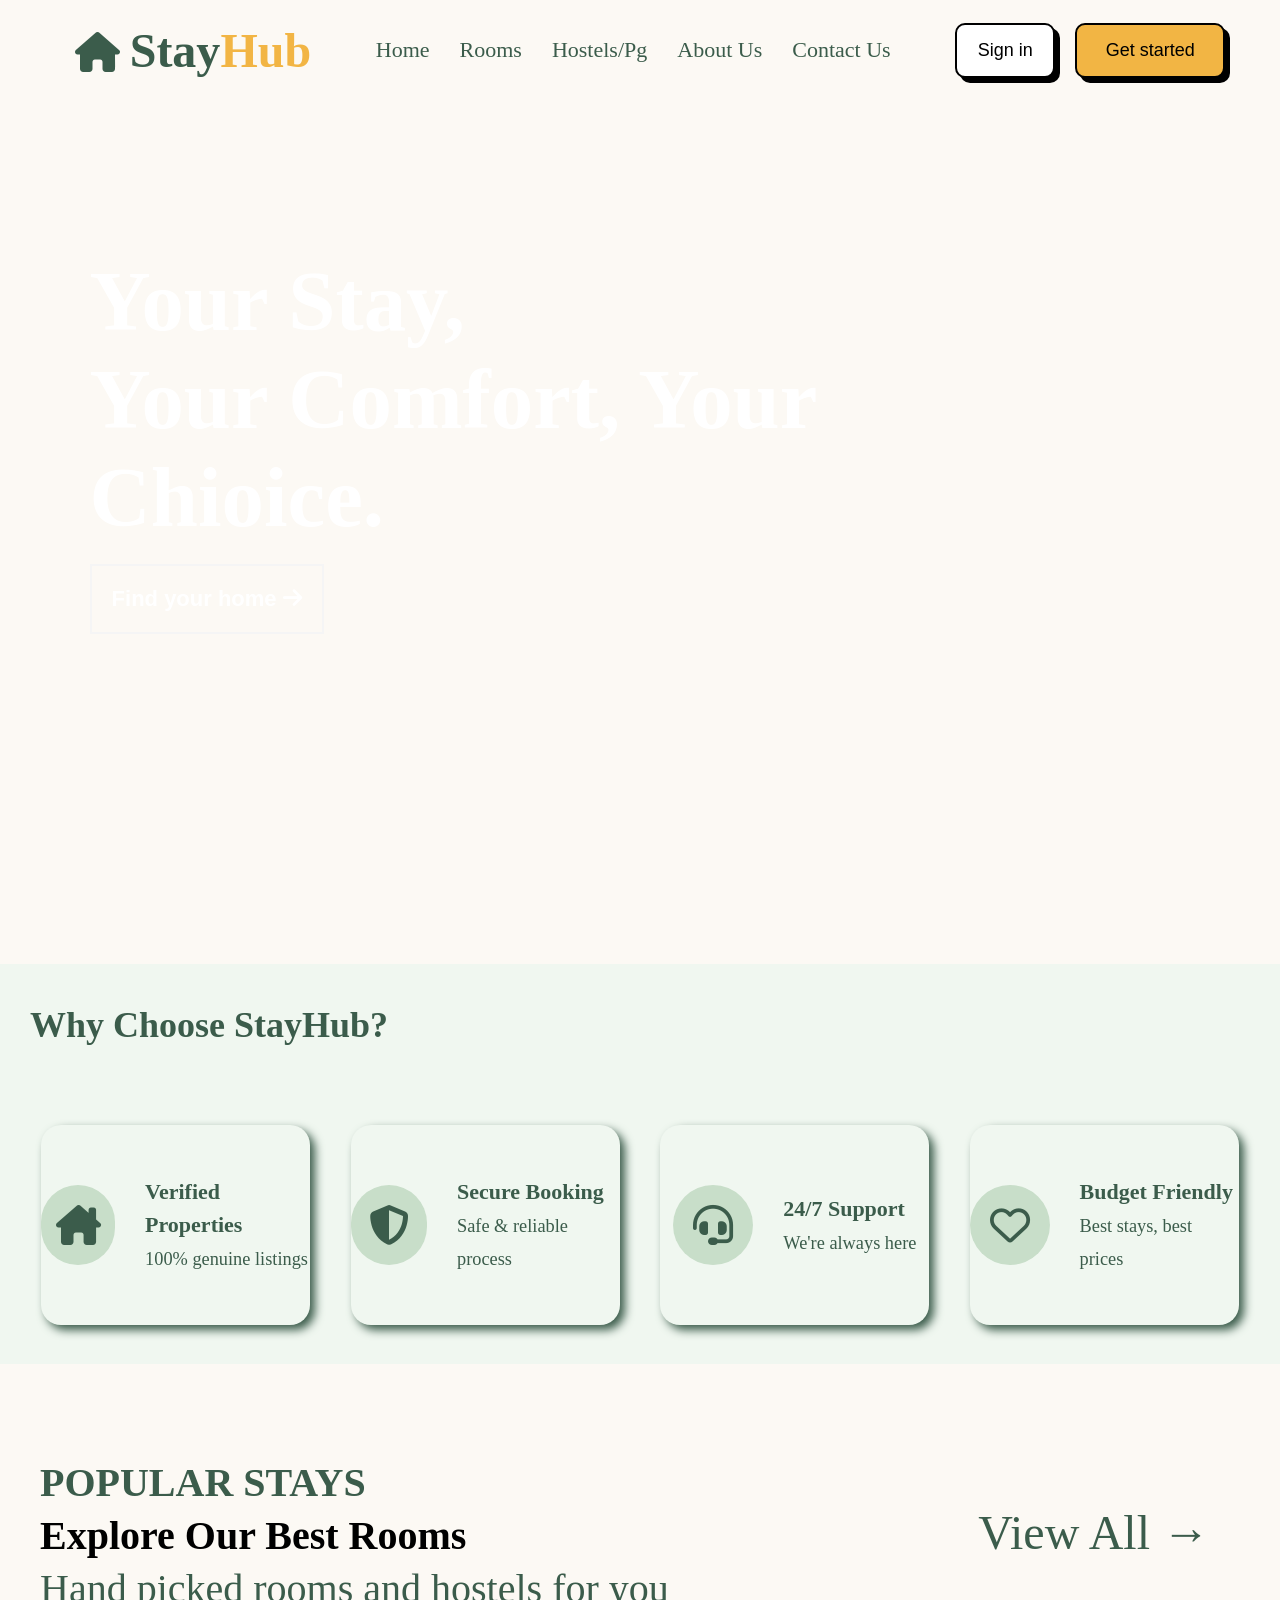
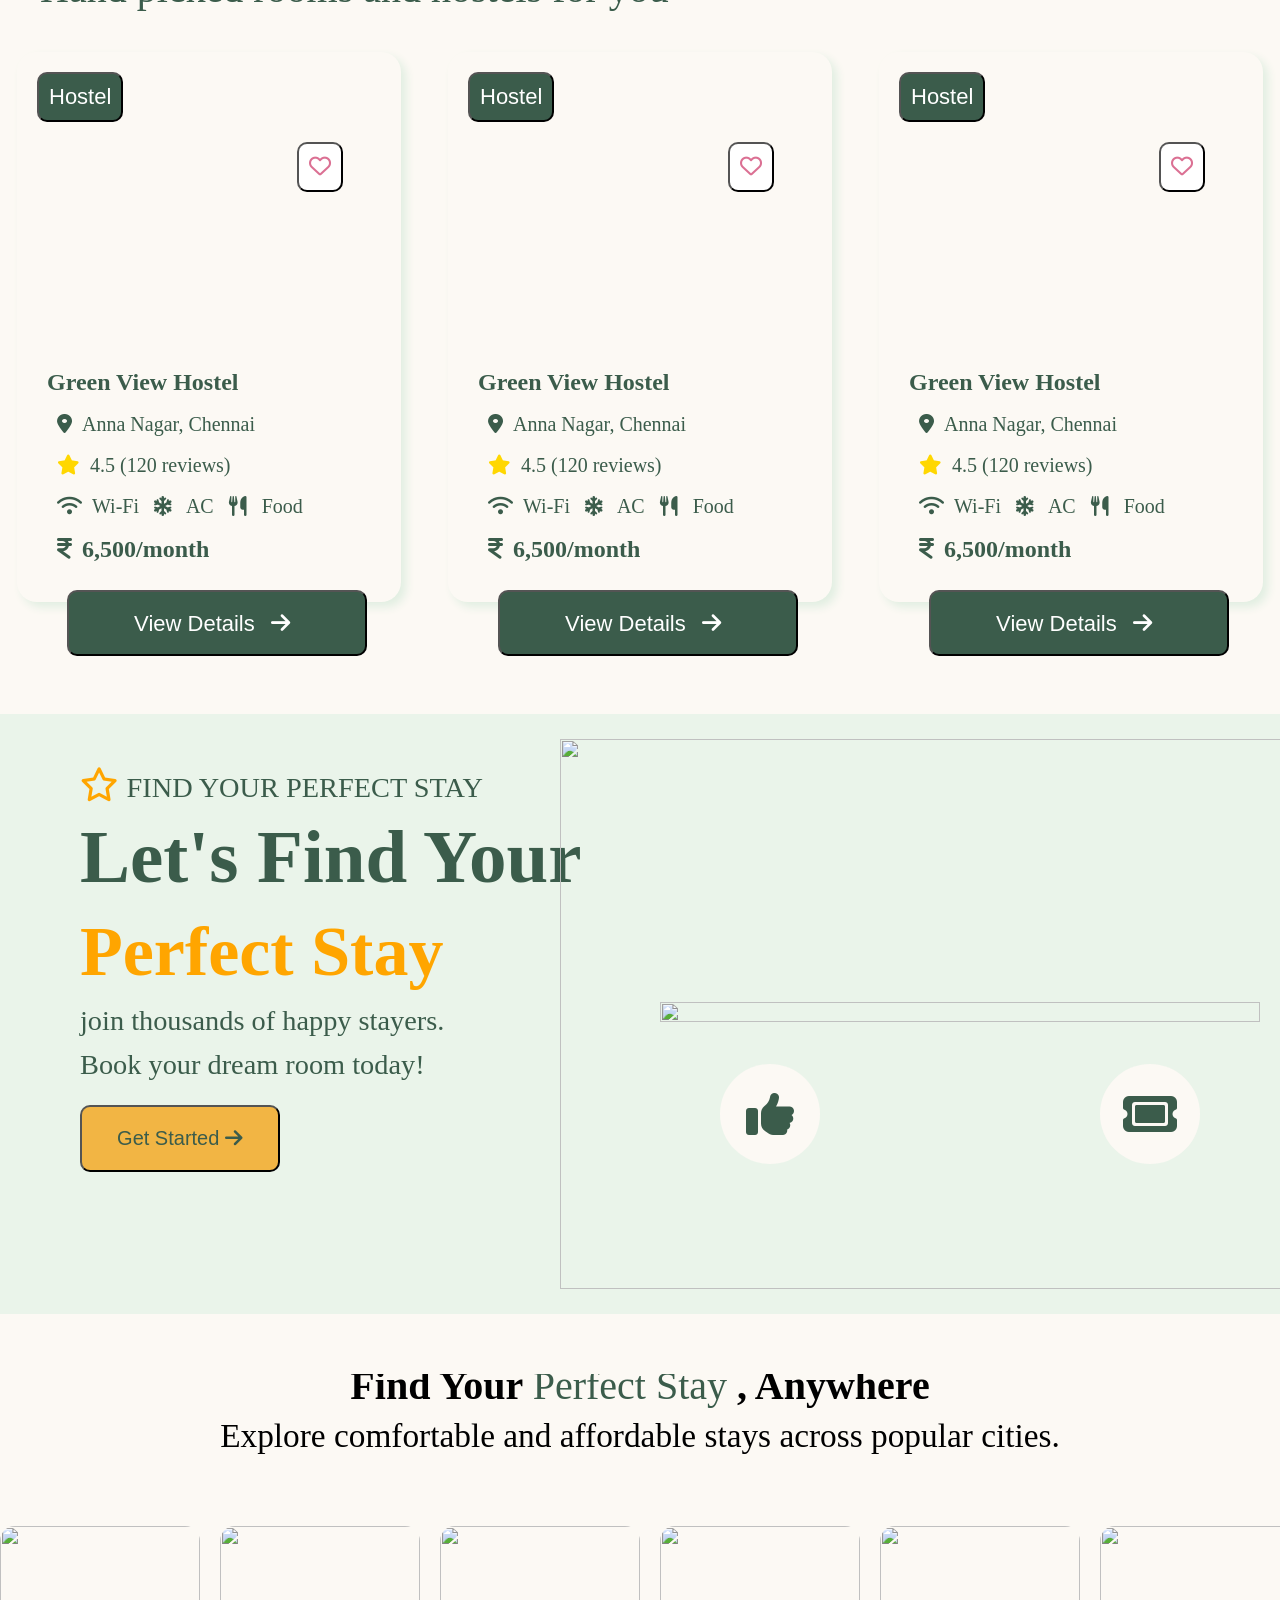
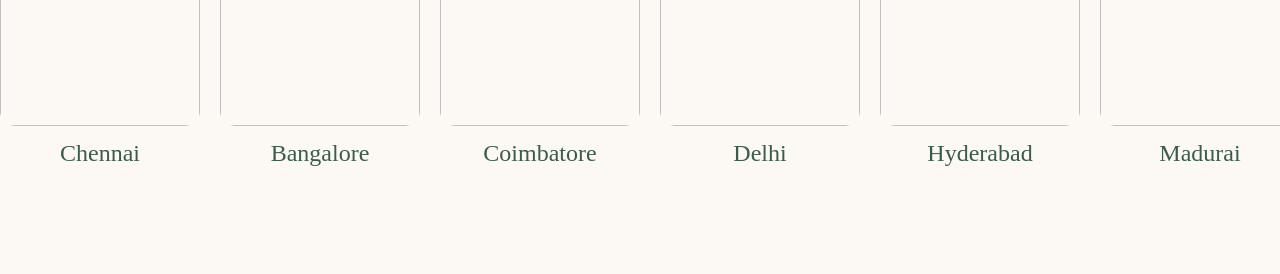
==== about.html @ 815bc12c "StayHub" ====
<!DOCTYPE html>
<html lang="en">
<head>
    <meta charset="UTF-8">
    <meta name="viewport" content="width=device-width, initial-scale=1.0">
    <title>ABOUT US</title>
    <link rel="stylesheet" href="index.css">
        <link rel="stylesheet" href="https://cdnjs.cloudflare.com/ajax/libs/font-awesome/6.7.2/css/all.min.css">


</head>
<body> 
    <!-- HEADER SECTION -->
    <header>
            <nav>
                <div class="header">
                    <h1> <i class="fa-solid fa-house"></i><span class="stay">Stay</span><span class="hub">Hub</span></h1>
                   <div class="header-content " >
                    <a href="index.html">Home</a>
                    <a href="room.html">Rooms</a>
                    <a href="hostel.html">Hostels/Pg</a>
                    <a href="about.html">About Us</a>
                    <a href="contact.html">Contact Us</a></div>

                    <div class="sign-in">
                    <button><a href="sign.html">Sign in</a></button>
                    <button>Get started</button></div>
                 </nav> </div>
        </header>
    <main>
    <section class="hero">
        <video autoplay muted loop>
            <source src="../../video/135141-761273478.mp4" type="video/mp4">
        </video>
        <div class="hero-content">
            <h2 >Your Stay,<br>Your  Comfort, Your <br>Chioice.</h2><br>
    <button>Find your home <i class="fa-solid fa-arrow-right"></i></button>
        </div>
    </section>
    <!--CARD SECTION-->
    <section>
        <div class="avaliable">
            <div class="h2">
                <h2><b>Why Choose StayHub?</b></h2>
            </div>
             
            <div class="card"> <i class="fa-solid fa-house-chimney"></i>
            <p> <b>Verified Properties</b> <br>
           <small>100% genuine listings</small> </p></div>
            <div class="card">
                 <i class="fa-solid fa-shield-halved"></i>
                 <p> <b>Secure Booking</b> <br>
             <small>Safe & reliable process</small></p>
            </div>
            <div class="card">
                 <i class="fa-solid fa-headset"></i>
                 <p> <b>24/7 Support </b><br>
              <small>We're always here</small> </p>
            </div>
            <div class="card">
                 <i class="fa-regular fa-heart"></i>
                 <p> <b>Budget Friendly </b><br>
            <small>Best stays, best prices</small></p>
            </div>
        </div>
    </section>

<!--EXPLORE SECTION-->
 <section>
    <div class="explore">
        <div class="explore-content">        <p><small> <b>POPULAR STAYS</b></small><br>
            <b> <span style="color: black;font-size: 40px;">Explore Our Best Rooms</span></b><br>
        <small>Hand picked rooms and hostels for you</small>
        <p>View All →</p></div>
        <div class="explore-boxes">

            <div class="box">
                <div class="relative b1">
                <button>Hostel</button>
                <button><i class="fa-regular fa-heart"></i></button>
                <div class="absolute">
                <p> <b>Green View Hostel</b> <br>

          <small> <i class="fa-solid fa-location-dot"></i>Anna Nagar, Chennai <br>
          <i class="fa-solid fa-star" style="color: gold;"></i>4.5 (120 reviews) <br>
          <i class="fa-solid fa-wifi"></i>Wi-Fi <i class="fa-solid fa-snowflake"></i> AC <i class="fa-solid fa-utensils"></i> Food </small> <br>
           <b > <i class="fa-solid fa-indian-rupee-sign"></i>6,500/month</b> 
            <button>View Details <i class="fa-solid fa-arrow-right"></i></button> </p></div></div>
            </div>
            <div class="box">
                <div class="relative b2">
                <button>Hostel</button>
                <button><i class="fa-regular fa-heart"></i></button>
                <div class="absolute">
                <p> <b>Green View Hostel</b> <br>

          <small> <i class="fa-solid fa-location-dot"></i>Anna Nagar, Chennai <br>
          <i class="fa-solid fa-star" style="color: gold;"></i>4.5 (120 reviews) <br>
          <i class="fa-solid fa-wifi"></i>Wi-Fi <i class="fa-solid fa-snowflake"></i> AC <i class="fa-solid fa-utensils"></i> Food </small> <br>
           <b > <i class="fa-solid fa-indian-rupee-sign"></i>6,500/month</b> 
            <button>View Details <i class="fa-solid fa-arrow-right"></i></button> </p></div></div>


            </div>
            <div class="box">
                <div class="relative b3">
                <button>Hostel</button>
                <button><i class="fa-regular fa-heart"></i></button>
                <div class="absolute">
                <p> <b>Green View Hostel</b> <br>

          <small> <i class="fa-solid fa-location-dot"></i>Anna Nagar, Chennai <br>
          <i class="fa-solid fa-star" style="color: gold;"></i>4.5 (120 reviews) <br>
          <i class="fa-solid fa-wifi"></i>Wi-Fi <i class="fa-solid fa-snowflake"></i> AC <i class="fa-solid fa-utensils"></i> Food </small> <br>
           <b > <i class="fa-solid fa-indian-rupee-sign"></i>6,500/month</b> 
            <button>View Details <i class="fa-solid fa-arrow-right"></i></button> </p></div></div>
            </div>
            

            
        </div>
        
    </div>
 </section>
 <!-- PERFECT STAY SECTION-->
  <section>
  <div class="perfect">
    <div class="box1">
        <p><i class="fa-regular fa-star " style="color: orange;"></i> <small>FIND YOUR PERFECT STAY</small> <br>
 <b style="font-size: 75px;">Let's Find Your</b> <br>
 <b style="color: orange;font-size: 70px;">Perfect Stay</b> <br>
<small>join thousands of happy stayers.</small> <br>
<small>Book your dream room today! </small></p>
<button>Get Started <i class="fa-solid fa-arrow-right"></i></button> 



    </div>
    <div class="box2 ">
        <img src="../../image/rbr.png" alt="">
        <div class="img-child">
            <img src="../../image/stayph.png" alt="">
        </div>
        <div class="thumb">
            <div class="thumb1">
            <i class="fa-solid fa-thumbs-up"></i></div>
            <div class="smile">
            <i class="fa-solid fa-ticket"></i></div>
        </div>
    </div>
  </div>
  </section>

  <!-- BOTTOM SECTION -->
   <section>
    <div class="location">
        <div class="location-content">
            <p><b>  Find Your <span>Perfect Stay</span> , Anywhere </b></p><br>
      <p><small>Explore comfortable and affordable stays across popular cities.</small></p>
      
    </div>
        <div class="roll-location">


            <div class="location-item">
                <img src="../../image/gen.jpg" alt="">
                <p>Chennai</p>
            </div>

            <div class="location-item">
                <img src="../../image/1ban.png" alt="">
                <p>Bangalore</p>
            </div>

            <div class="location-item">
                <img src="../../image/1com.webp" alt="">
                <p>Coimbatore</p>
            </div>

            <div class="location-item">
                <img src="../../image/1del.png" alt="">
                <p>Delhi</p>
            </div>

            <div class="location-item">
                <img src="../../image/1hyd.jpg" alt="">
                <p>Hyderabad</p>
            </div>

            <div class="location-item">
                <img src="../../image/1mad.webp" alt="">
                <p>Madurai</p>
            </div>

            <div class="location-item">
                <img src="../../image/1mum.png" alt="">
                <p>Mumbai</p>
            </div>

            <div class="location-item">
                <img src="../../image/1pondi.jpg" alt="">
                <p>Pondicherry</p>
            </div>

            <div class="location-item">
                <img src="../../image/1pune.png" alt="">
                <p>Pune</p>
            </div>

            <div class="location-item">
                <img src="../../image/chen.jpg" alt="">
                <p>Chennai</p>
            </div>

            <!-- DUPLICATE FOR CONTINUOUS LOOP -->

            <div class="location-item">
                <img src="../../image/gen.jpg" alt="">
                <p>Chennai</p>
            </div>

            <div class="location-item">
                <img src="../../image/1ban.png" alt="">
                <p>Bangalore</p>
            </div>

            <div class="location-item">
                <img src="../../image/1com.webp" alt="">
                <p>Coimbatore</p>
            </div>

            <div class="location-item">
                <img src="../../image/1del.png" alt="">
                <p>Delhi</p>
            </div>

            <div class="location-item">
                <img src="../../image/1hyd.jpg" alt="">
                <p>Hyderabad</p>
            </div>

            <div class="location-item">
                <img src="../../image/1mad.webp" alt="">
                <p>Madurai</p>
            </div>

            <div class="location-item">
                <img src="../../image/1mum.png" alt="">
                <p>Mumbai</p>
            </div>

            <div class="location-item">
                <img src="../../image/1pondi.jpg" alt="">
                <p>Pondicherry</p>
            </div>

            <div class="location-item">
                <img src="../../image/1pune.png" alt="">
                <p>Pune</p>
            </div>

            <div class="location-item">
                <img src="../../image/chen.jpg" alt="">
                <p>Chennai</p>
            </div>       
</div>
</div>  
   </section>
</body>
</html>
---- index.css ----
*{
    padding: 0;
    margin: 0;
    box-sizing: border-box;
    
}

.container{
    width: 100%;
}

body {
    background-color: #FCF9F4;
    overflow-x: hidden;
}
/* HEADER SECTION */
.header   {
    background-color: #FCF9F4;
    height: 100px;
    width: 100%;
display: flex; 
align-items: center;
justify-content: space-evenly;
gap: 10px; 
 position: fixed;
    top: 0;
    left: 0;
    z-index: 1000;

}
h1 i{
    margin-right: 10px;
    margin-left: 20px;
    color: #3B5C4B;  
        font-size:2.5rem ;
 
}
.stay {
    color: #3B5C4B;
    font-size:3rem ;
}

.hub {
    color: #F2B544;
        font-size:3rem ;

}
.header-content {
    font-size: 20px;
    display: flex;
    justify-content:center;
    align-items: center;
    gap: 30px;   
}
.header-content a{
        color: #3B5C4B;
        text-decoration: none;
        font-size: 22px;
        

}
.header-content a:hover{
    text-decoration:underline;
    text-decoration-thickness: 4px;
    text-decoration-color: #3B5C4B;
    text-underline-offset: 15px;
    font-weight: bold;
    
    
}
.header-content a:focus{
background-color:#C8DEC9;
}

.sign-in{
    font-size: 20px;
    display: flex;
    justify-content:center;
    align-items: center;
    gap: 20px; 
    
}
 .sign-in button{
    padding: 15px;
    width: 100px;
    background-color: white;
    font-size: 18px;
    border: 2px solid black;
    box-shadow: 5px 5px black;
    border-radius: 10px;
      
 }
 .sign-in button a{
     text-decoration: none;
     color: black;
 }
 .sign-in button:hover{
    transform: scale(0.9);
    transition-duration: 0.5s;
    font-weight: 900px;
    background-color:#C8DEC9;
    color:#C8DEC9 ;
 }
 .sign-in button:nth-child(2){
    background-color: #F2B544;
    width: 150px;
    animation-name: jump;
    animation-timing-function:ease;
    animation-iteration-count: infinite;
    animation-duration: 1s;
    font-size: 18px;
 }
 @keyframes jump{
    0%, 100% {
        transform: translateY(0);
    }

    30% {
        transform: translateY(-10px);
       
    }
    70%{
        transform: translateY(10px);
        
    }
    60%{
        transform: skewy(5deg);
    }
    90%{
        transform: skewy(-5deg);
    }
 }

 /* VIDEO SECTION */
 .hero{
    width: 100%;
    height: 100vh;
    position: relative;
    overflow: hidden;
    
 }
 .hero video{
    width: 100%;
    height: 100%;
    object-fit: cover;
    opacity: 0.8;
 }
.hero-content{
    position: absolute;
    top: 28%;
    left: 7%;

}
.hero-content h2{
    font-weight: bold;
    font-size: 5.3rem;
    color: white;
}
.hero-content button{
    font-size: 22px;
    padding: 20px;
    background: transparent;
    font-weight: bold;
    color: white;
    border: 2px solid whitesmoke;
}
/*  CARD SECTION */
.avaliable{
    height: 400px;
    width: 100%;
   background-color: #F0F7F0;
    margin-top: 5%;
    display: flex;
    justify-content: space-evenly;
    align-items: center;
    flex-wrap: wrap;
    
}

.card{
    height: 200px;
    width: 21%;
    box-shadow: 5px 5px 10px #3B5C4B  ;
    display: flex;
    justify-content:center;
    align-items: center;
    border-radius: 20px;
    gap: 30px;
    animation-name: slide;
        animation-duration: 3s;
        /* animation-iteration-count:infinite; */
        animation-timing-function: linear;
        
        
}
@keyframes slide{
    0%{
        transform:translateY(-100%);
        opacity: 0.1;
    }
   
100%{
        transform: translatey(0);
        opacity: 1;

} 
}
       

.card i{
    color: #3B5C4B ;
    background-color: #C8DEC9;
    height: 80px;
    width: 80px;
    border-radius: 40px;
    font-size: 40px;
     display: flex;
    justify-content:center;
    align-items: center;
    gap:10px;
}
.card p{
    font-size: 22px;
    line-height: 1.5;
    color: #3B5C4B ;
}
.h2{
     width: 100%;
    text-align:top-left;
    font-size: 24px;
    color: #3B5C4B ;
    padding-left: 30px;
}
/* .card:hover{
    transform: scale(1.2);
    border: 1px solid lightgreen ;
    cursor: pointer;
    
} */
/* EXPLORE SECTION */
.explore{
    height: 900px;
    width: 100%;
    margin-top: 50px;
    
}
   
.explore-content{
    display: flex;
     justify-content: space-between;
    align-items: center;
    gap: 30px; 
    color: #3B5C4B ;
    font-size: 3rem;
    line-height: 1.1;
    padding: 40px;
    margin-right: 30px;
    
}
.explore-boxes{
    display: flex;
    justify-content: space-evenly;
    align-items: center;
    flex-wrap: wrap;
    gap: 30px;
    width: 100%;
    margin-bottom: 60px;
    
}
.box{
    height: 550px;
    width: 30%;
        box-shadow: 5px 5px 10px #E0EEE1 ; 
        border-radius: 20px;
        /* animation-name: slide;
        animation-duration: 4s;
        animation-iteration-count:infinite;
        animation-timing-function: ease-out;
        
        
}
@keyframes slide{
    0%{
        transform:translateX(350%);
        opacity: 0.5;
    }
    
    40%{
        transform: translateX(0);
    }
80%{
        transform: translateX(0);
    }
100%{
        transform: translateX(0);

} */
}
/* .box:hover{
    transform: scale(0.9);
} */

.relative{
     /* width: 100%;
    height: 500px; */
    /* background-image:url(../../image/h1.jpg) ; */
    background-repeat: no-repeat;
    background-size:500px 230px ;
    position: relative;
    border-radius: 20px;

}.relative button:hover{
    background-color: #C8DEC9;
    color: #3B5C4B;
}

.box:hover{
    transform: scale(0.9) ;
    transition-duration: 1s;
}
.b1{
    background-image:url(../../image/h4.webp);
    

}
.relative button{
    padding: 10px;
    background-color:#3B5C4B ;
    color: white;
    font-size: 22px;
    border-radius: 10px;
    margin-top: 20px;
    margin-left: 20px;   
}
.relative button+button{
    color:palevioletred;
    background-color: white;
     margin-left: 280px;
}
.absolute{
      padding-top: 170px;
    padding-left: 30px;
    line-height: 1.7;
    font-size: 24px;
    color: #3B5C4B ;
}
.absolute button{
    padding: 10px;
    width: 300px;
   
    
}
.absolute i{
    padding: 10px;
}
.b2{
    background-image:url(../../image/h5.avif) ;
}
.b3{
background-image:url(../../image/h3.avif) ;
}
.b4{
background-image:url(../../image/h6.avif) ;
}
/* PERFECT STAY SECTION */

.perfect{
    height: 600px;
    width: 100%;
    background-color: #EAF4EA;
    display: flex;
    justify-content: space-between;
        gap: 20px;
       
}
.box1{
   color: #3B5C4B ;
   line-height: 1.3;
   font-size: 34px;
   margin-top: 50px;
   margin-left: 80px;
   
}
.box1 button{
    color: #3B5C4B ;
    background-color: #F2B544;
    padding: 20px;
    width: 200px;
    border-radius: 10px;
    font-size: 20px;
    margin-top: 20px;
}
.box1 button:hover{
    background-color: #3B5C4B;
    color: white;
    transform: scale(1.1);
    font-size: 1.5rem;
    transition-duration: 0.5s;

}
.box2{
    width: 50%;
    display: flex;
    justify-content: center;
    align-items: center;
    position: relative;
}
 .box2 > img {
    height: 550px;
    width: 800px;
    /* max-width: 500px; */
    position: absolute;
    animation-name: circle-rotate;
    animation-timing-function: linear;
    animation-iteration-count: infinite;
    animation-duration:4s;
     
}
@keyframes circle-rotate{
    0%{
        transform:rotateZ(0deg);
    }
    100%{
        transform:rotateZ(360deg);
}
}
.img-child{
position: absolute;
/* bottom: 20px; */
height: auto;
width: 600px;
}
.img-child img{
    width: 100%;
    height: 100%;
    object-fit: contain;
}
.thumb1{
    display: flex;
    justify-content: center;
    align-items: center;
    position: absolute;
    bottom: 150px;
    left: 80px;
    color: #3B5C4B;
    background-color:#FCF9F4;
    height: 100px;
    width: 100px;
    border-radius: 50%;
    font-size: 3rem;
    animation-name: thumb;
    animation-timing-function: ease-out;
    animation-iteration-count: infinite;
    animation-duration: 2s;
    
}
@keyframes thumb{
    0%{
        transform: translateY(0px);
    }
    50%{
        transform: translateY(-250px);
    }
    100%{
         transform: translateY(0px);
        
    }
}
.smile{
    display: flex;
    justify-content: center;
    align-items: center;
    position: absolute;
    bottom: 150px;
    right: 80px;
    color: #3B5C4B;
    background-color:#FCF9F4;
    height: 100px;
    width: 100px;
    border-radius: 50%;
    font-size: 3rem;
    animation-name: thumb;
    animation-timing-function: ease-out;
    animation-iteration-count: infinite;
    animation-duration: 2s;
    animation-delay: 1s;
    
}
/* BOTTOM SECTION */
.location{
    height: 500px;
    width: 100%;
    /* display: flex;
    justify-content: center;
    align-items: center;
    flex-wrap:wrap;
    gap: 20px;
    flex-shrink: 0; */
    margin-top: 60px;
    overflow: hidden;
}
.location-content{
    text-align: center;
    font-size: 2.5rem;
    line-height: 0.6; 
}
.location-content p span{
    color: #3B5C4B;
    font-weight: normal;
    
}
.roll-location{
    display: flex;
    gap: 20px;
    margin-top: 80px;
    width: max-content;
    animation-name:scroll;
    animation-timing-function:linear;
    animation-iteration-count: infinite;
    animation-duration:20s;
}

.location-item{
    flex-shrink: 0;
    width: 200px;
    text-align: center;
    /* background-color: #F2B544; */
    
    
}      

@keyframes scroll{
    from{
        transform: translateX(0%)
    }
    to{
        transform: translateX(-50%);
    }
}


.location-item img{
    height: 200px;
    width: 200px;
    object-fit: cover;
    border-radius: 15px;
}

.location-item p{
    font-size: 24px;
    color: #3B5C4B;
    margin-top: 10px;
}
/* CONTACT US */
.contact{
    height: 400px;
    width: 100%;
    background-color: #3B5C4B;
    color: #E0EEE1;
    line-height:2;
    display: flex;
    justify-content: space-evenly;
    padding-top: 3%;
   
}
h2 i{
    margin-right: 10px;
    color:#E0EEE1;  
        font-size:2rem ;
 
}
.contact .stay {
    color:#E0EEE1;
    font-size:2.9rem ;
}

.contact .hub {
    color: #F2B544;
        font-size:2.8rem ;

}
.social-icons{
    font-size: 1.9rem;
    display: flex;
    gap: 10px;
    padding-top: 10px;
    
}
.social-icons i{
padding:15px;
background-color: #C8DEC9;
color: #3B5C4B;
 /* height: 50px;
width: 50px; */
 border-radius: 50%; 

display: flex;
    justify-content: center;
    align-items: center;
}
.c1 p{
    font-size: 1.6rem;
}
.social-icons i:nth-child(1){
    color: #1877F2;
}

.social-icons i:nth-child(2){
    color: #E4405F;
}

.social-icons i:nth-child(3){
    color: #0A66C2;
}

.social-icons i:nth-child(4){
    color: black;
}

.c1{
    line-height: 1.7;
}
.c2{
    line-height: 2;
}
.c2 h3{
   font-size: 2rem;
}
.c2 p{
    font-size: 1.5rem;
}
.c3{
    line-height: 2;
}
.c3 h3{
   font-size: 2rem;
}
.c3 p{
    font-size: 1.5rem;
}
.c4{
    line-height: 2;
}
.c4 h3{
   font-size: 2rem;
}
.c4 p{
    font-size: 1.5rem;
}
.contact p:hover{
   color: #F2B544;
    cursor: pointer;
}
.c3 i{
    padding-right: 20px;
}
.c3 p:nth-child(2) i{
    color: #F2B544;   /* Location */
}

.c3 p:nth-child(3) i{
    color: #8FD3C7;   /* Phone */
}

.c3 p:nth-child(4) i{
    color: #E85D5D;
}

.c3 i{
    margin-right: 15px;
    font-size: 22px;
}
/* ================================= */
/*        RESPONSIVE DESIGN          */
/* ================================= */


/* ---------- 1200px ---------- */

@media (max-width: 1200px){

    /* HEADER */

    .header{
        gap: 5px;
        padding: 0 15px;
    }

    h1 i{
        margin-left: 5px;
        font-size: 2.2rem;
    }

    .stay,
    .hub{
        font-size: 2.6rem;
    }

    .header-content{
        gap: 20px;
    }

    .header-content a{
        font-size: 19px;
    }

    .sign-in{
        gap: 10px;
    }

    .sign-in button{
        width: 90px;
        padding: 13px;
        font-size: 16px;
    }

    .sign-in button:nth-child(2){
        width: 130px;
        font-size: 16px;
    }


    /* HERO */

    .hero-content h2{
        font-size: 4.5rem;
    }


    /* AVAILABLE CARDS */

    .card{
        width: 22%;
        gap: 15px;
    }

    .card p{
        font-size: 19px;
    }


    /* EXPLORE */

    .explore-content{
        font-size: 2.5rem;
    }

    .box{
        width: 30%;
    }

    .relative button+button{
        margin-left: 180px;
    }


    /* PERFECT STAY */

    .box1{
        margin-left: 50px;
        font-size: 30px;
    }

    .box2 > img{
        width: 650px;
        height: 500px;
    }

    .img-child{
        width: 500px;
    }

}


/* ---------- 992px ---------- */

@media (max-width: 992px){

    /* HEADER */

    .header{
        height: 90px;
    }

    h1 i{
        font-size: 1.9rem;
    }

    .stay,
    .hub{
        font-size: 2.2rem;
    }

    .header-content{
        gap: 12px;
    }

    .header-content a{
        font-size: 16px;
    }

    .sign-in{
        gap: 7px;
    }

    .sign-in button{
        width: 80px;
        padding: 10px;
        font-size: 14px;
    }

    .sign-in button:nth-child(2){
        width: 110px;
        font-size: 14px;
    }


    /* HERO */

    .hero-content{
        left: 6%;
        top: 30%;
    }

    .hero-content h2{
        font-size: 3.8rem;
    }

    .hero-content button{
        font-size: 18px;
        padding: 15px;
    }


    /* AVAILABLE */

    .avaliable{
        height: auto;
        padding: 40px 20px;
        gap: 25px;
    }

    .card{
        width: 45%;
        height: 180px;
    }

    .card i{
        height: 70px;
        width: 70px;
        font-size: 32px;
    }

    .card p{
        font-size: 18px;
    }


    /* EXPLORE */

    .explore{
        height: auto;
    }

    .explore-content{
        font-size: 2.2rem;
        padding: 30px;
    }

    .explore-boxes{
        gap: 20px;
    }

    .box{
        width: 45%;
        height: 500px;
    }

    .relative button+button{
        margin-left: 130px;
    }

    .absolute{
        padding-top: 170px;
        padding-left: 20px;
        font-size: 20px;
    }

    .absolute button{
        width: 250px;
    }


    /* PERFECT STAY */

    .perfect{
        height: 500px;
    }

    .box1{
        margin-left: 35px;
        font-size: 26px;
    }

    .box2{
        width: 55%;
    }

    .box2 > img{
        width: 500px;
        height: 450px;
    }

    .img-child{
        width: 400px;
    }

    .thumb1,
    .smile{
        height: 75px;
        width: 75px;
        font-size: 2.2rem;
    }

    .thumb1{
        left: 20px;
        bottom: 100px;
    }

    .smile{
        right: 20px;
        bottom: 100px;
    }


    /* LOCATION */

    .location{
        height: 430px;
    }

    .location-content{
        font-size: 2rem;
    }

    .location-item{
        width: 170px;
    }

    .location-item img{
        width: 170px;
        height: 170px;
    }

    .location-item p{
        font-size: 20px;
    }


    /* FOOTER */

    .contact{
        height: auto;
        padding: 40px 25px;
        gap: 20px;
    }

    .c2 h3,
    .c3 h3,
    .c4 h3{
        font-size: 1.6rem;
    }

    .c2 p,
    .c3 p,
    .c4 p{
        font-size: 1.1rem;
    }

}


/* ---------- 768px ---------- */

@media (max-width: 768px){

    /* HEADER */

    .header{
        height: auto;
        min-height: 105px;
        flex-wrap: wrap;
        justify-content: center;
        padding: 8px;
    }

    h1 i{
        margin-left: 0;
        font-size: 1.7rem;
    }

    .stay,
    .hub{
        font-size: 2rem;
    }

    .header-content{
        order: 3;
        width: 100%;
        flex-wrap: wrap;
        gap: 10px;
    }

    .header-content a{
        font-size: 14px;
    }

    .sign-in{
        gap: 7px;
    }

    .sign-in button{
        width: 75px;
        padding: 9px 5px;
        font-size: 12px;
    }

    .sign-in button:nth-child(2){
        width: 100px;
        font-size: 12px;
    }


    /* HERO */

    .hero{
        height: 100vh;
    }

    .hero-content{
        top: 32%;
        left: 7%;
        right: 5%;
    }

    .hero-content h2{
        font-size: 3rem;
    }

    .hero-content button{
        font-size: 17px;
        padding: 13px;
    }


    /* AVAILABLE */

    .avaliable{
        padding: 30px 15px;
        gap: 20px;
    }

    .card{
        width: 46%;
        height: 160px;
        gap: 15px;
    }

    .card i{
        height: 60px;
        width: 60px;
        font-size: 28px;
    }

    .card p{
        font-size: 16px;
    }


    /* EXPLORE */

    .explore-content{
        font-size: 1.8rem;
        padding: 25px 20px;
        margin-right: 0;
    }

    .explore-boxes{
        gap: 20px;
    }

    .box{
        width: 46%;
        height: 450px;
    }

    .relative{
        background-size: cover;
    }

    .relative button{
        font-size: 17px;
        padding: 8px;
    }

    .relative button+button{
        margin-left: 70px;
    }

    .absolute{
        padding-top: 150px;
        padding-left: 15px;
        font-size: 17px;
    }

    .absolute button{
        width: 200px;
        font-size: 15px;
    }


    /* PERFECT STAY */

    .perfect{
        height: auto;
        min-height: 600px;
        flex-direction: column;
        align-items: center;
        padding: 30px 20px;
    }

    .box1{
        width: 100%;
        margin: 0;
        text-align: center;
        font-size: 25px;
    }

    .box1 button{
        padding: 15px;
        width: 180px;
        font-size: 17px;
    }

    .box2{
        width: 100%;
        height: 400px;
    }

    .box2 > img{
        width: 450px;
        height: 400px;
    }

    .img-child{
        width: 350px;
    }

    .thumb1,
    .smile{
        height: 65px;
        width: 65px;
        font-size: 2rem;
    }

    .thumb1{
        left: 50px;
        bottom: 70px;
    }

    .smile{
        right: 50px;
        bottom: 70px;
    }


    /* LOCATION */

    .location{
        height: 400px;
        margin-top: 40px;
    }

    .location-content{
        font-size: 1.7rem;
    }

    .roll-location{
        margin-top: 60px;
    }

    .location-item{
        width: 150px;
    }

    .location-item img{
        width: 150px;
        height: 150px;
    }

    .location-item p{
        font-size: 18px;
    }


    /* FOOTER */

    .contact{
        height: auto;
        flex-wrap: wrap;
        justify-content: space-around;
        align-items: flex-start;
        padding: 40px 20px;
        gap: 30px;
    }

    .c1,
    .c2,
    .c3,
    .c4{
        width: 45%;
    }

}


/* ---------- 480px ---------- */

@media (max-width: 480px){

    /* HEADER */

    .header{
        min-height: 100px;
        padding: 7px 5px;
    }

    h1 i{
        font-size: 1.4rem;
    }

    .stay,
    .hub{
        font-size: 1.7rem;
    }

    .header-content{
        gap: 7px;
    }

    .header-content a{
        font-size: 11px;
    }

    .sign-in{
        gap: 4px;
    }

    .sign-in button{
        width: 62px;
        padding: 7px 3px;
        font-size: 10px;
    }

    .sign-in button:nth-child(2){
        width: 82px;
        font-size: 10px;
    }


    /* HERO */

    .hero-content{
        top: 35%;
        left: 5%;
    }

    .hero-content h2{
        font-size: 2.2rem;
    }

    .hero-content button{
        font-size: 14px;
        padding: 11px;
    }


    /* AVAILABLE */

    .avaliable{
        padding: 25px 15px;
        gap: 15px;
    }

    .card{
        width: 100%;
        height: 140px;
    }

    .card i{
        height: 55px;
        width: 55px;
        font-size: 25px;
    }

    .card p{
        font-size: 17px;
    }


    /* EXPLORE */

    .explore-content{
        font-size: 1.5rem;
        padding: 20px 15px;
    }

    .explore-boxes{
        flex-direction: column;
        gap: 20px;
        color: #C8DEC9;
    }

    .box{
        width: 90%;
        height: 430px;
        
    }

    .relative button{
        font-size: 15px;
    }

    .relative button+button{
        margin-left: 80px;
    }

    .absolute{
        padding-top: 145px;
        font-size: 17px;
    }

    .absolute button{
        width: 220px;
    }


    /* PERFECT STAY */

    .perfect{
        min-height: 600px;
        padding: 25px 10px;
    }

    .box1{
        font-size: 21px;
    }

    .box1 button{
        width: 160px;
        padding: 13px;
        font-size: 15px;
    }

    .box2{
        height: 350px;
    }

    .box2 > img{
        width: 350px;
        height: 330px;
    }

    .img-child{
        width: 280px;
    }

    .thumb1,
    .smile{
        height: 55px;
        width: 55px;
        font-size: 1.5rem;
    }

    .thumb1{
        left: 15px;
        bottom: 60px;
    }

    .smile{
        right: 15px;
        bottom: 60px;
    }


    /* LOCATION */

    .location{
        height: 350px;
    }

    .location-content{
        font-size: 1.4rem;
    }

    .roll-location{
        margin-top: 50px;
        gap: 15px;
    }

    .location-item{
        width: 120px;
    }

    .location-item img{
        width: 120px;
        height: 120px;
    }

    .location-item p{
        font-size: 16px;
    }


    /* FOOTER */

    .contact{
        flex-direction: column;
        align-items: flex-start;
        padding: 35px 20px;
        gap: 25px;
    }

    .c1,
    .c2,
    .c3,
    .c4{
        width: 100%;
    }

    .contact .stay{
        font-size: 2.1rem;
    }

    .contact .hub{
        font-size: 2rem;
    }

    .social-icons{
        font-size: 1.5rem;
    }

    .social-icons i{
        padding: 11px;
    }

    .c2 h3,
    .c3 h3,
    .c4 h3{
        font-size: 1.3rem;
    }

    .c2 p,
    .c3 p,
    .c4 p{
        font-size: 0.95rem;
    }

}
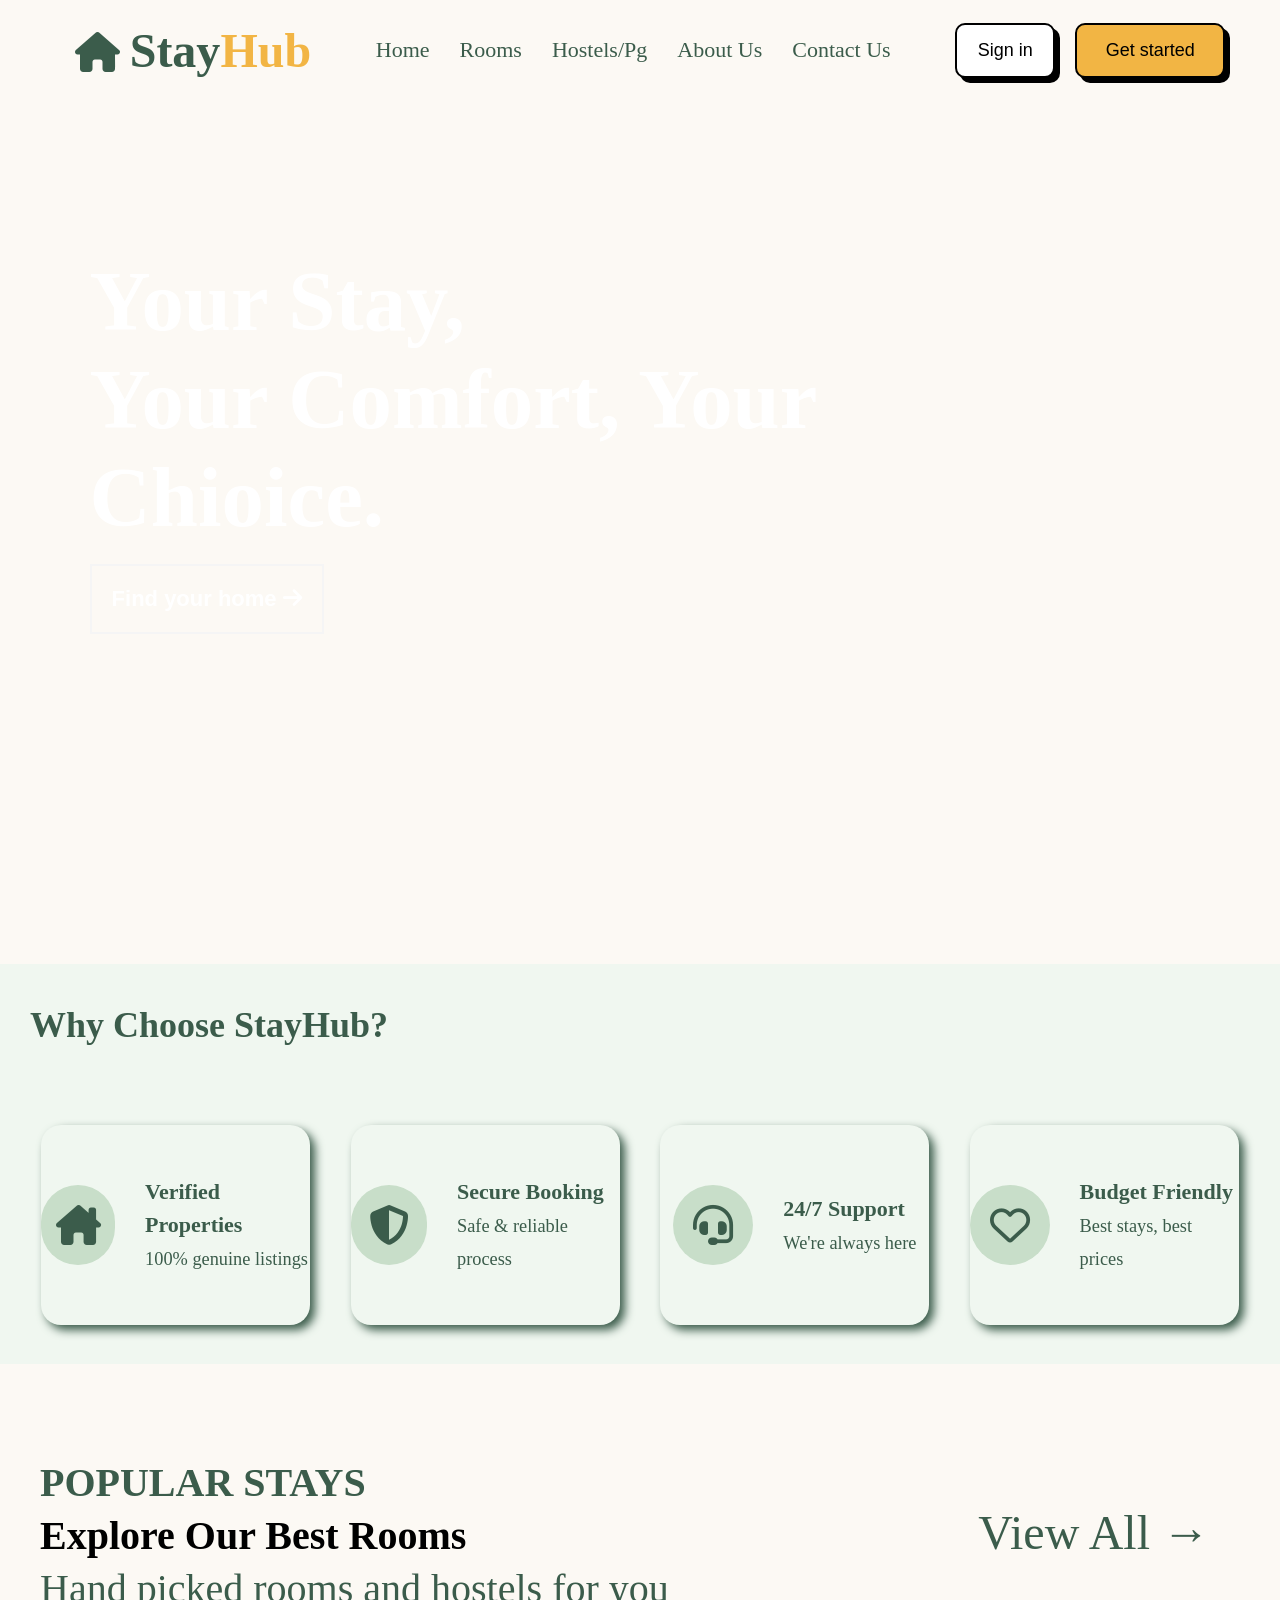
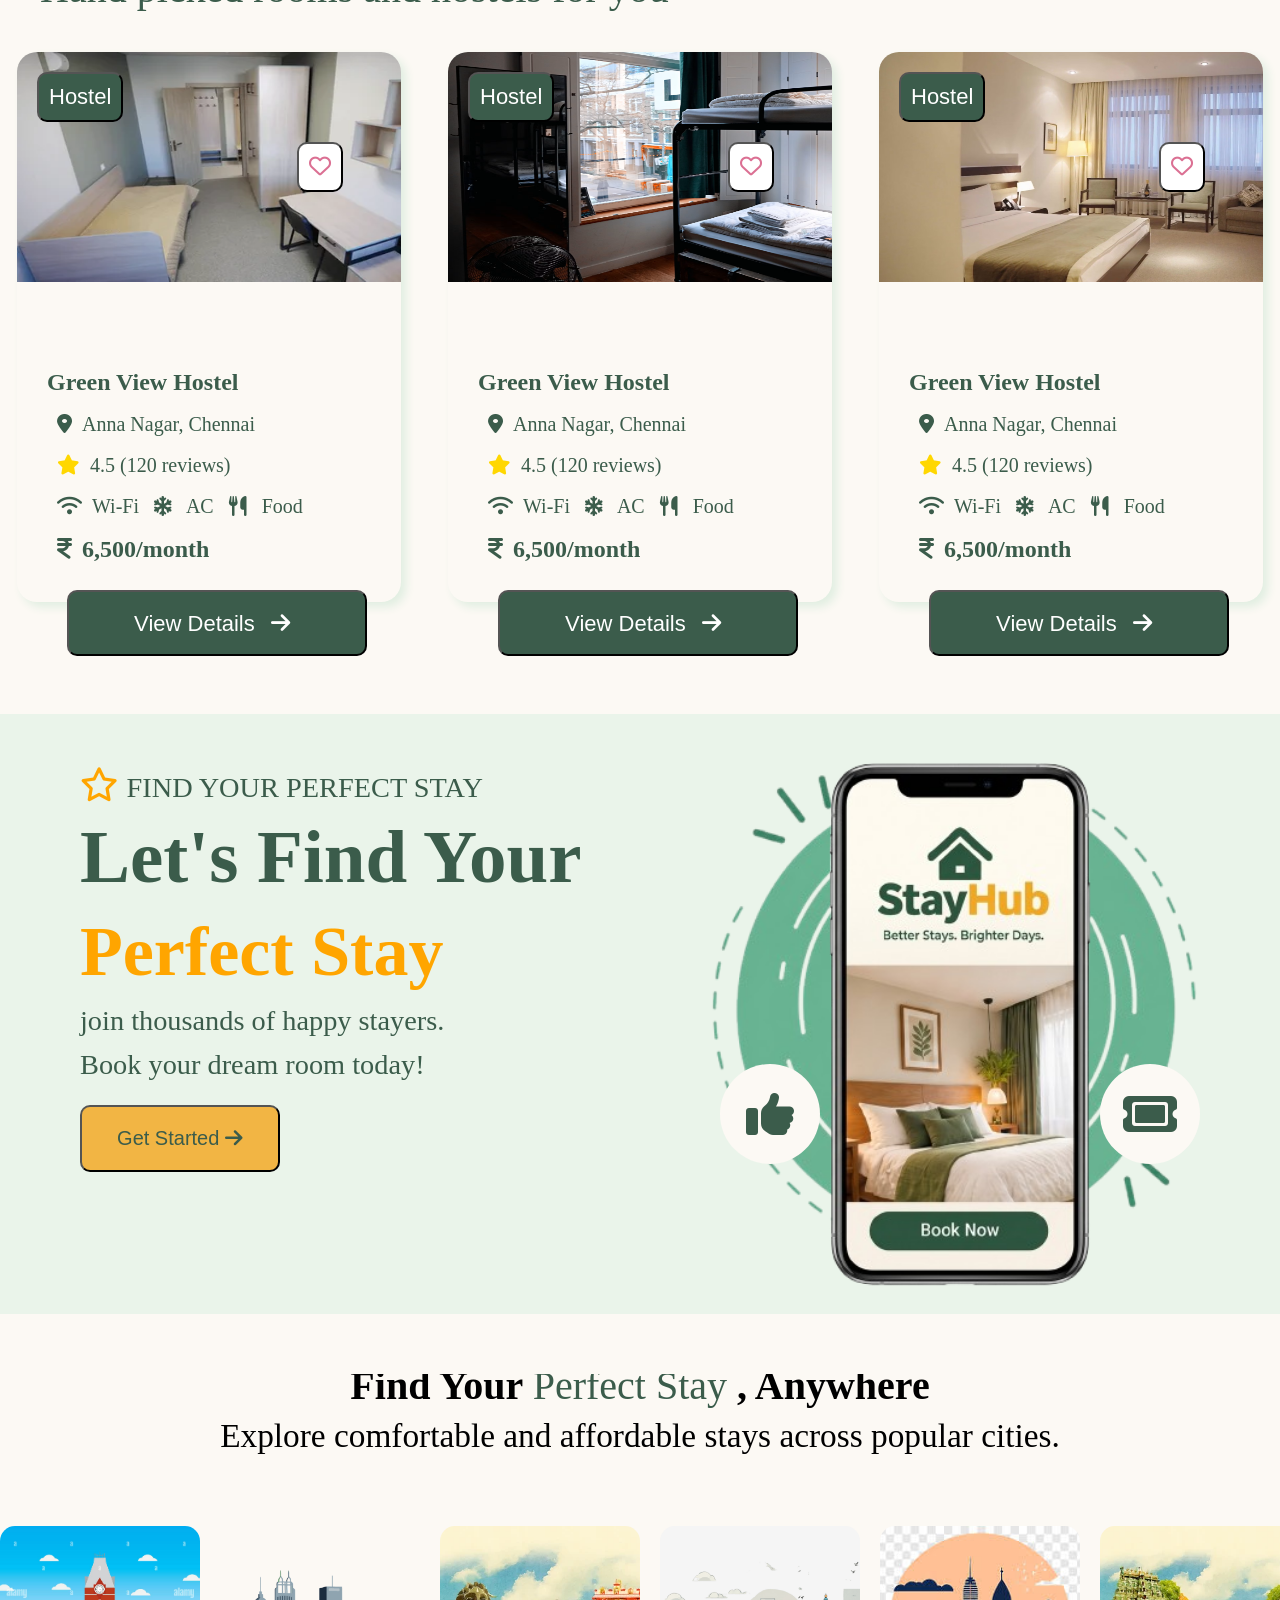
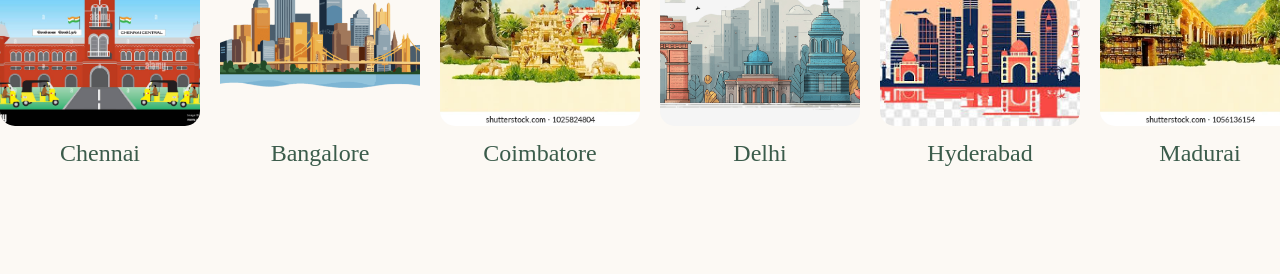
==== commit c93e2c8d: "Add images and videos" ====
--- a/about.html
+++ b/about.html
@@ -16,14 +16,14 @@
                 <div class="header">
                     <h1> <i class="fa-solid fa-house"></i><span class="stay">Stay</span><span class="hub">Hub</span></h1>
                    <div class="header-content " >
-                    <a href="index.html">Home</a>
-                    <a href="room.html">Rooms</a>
-                    <a href="hostel.html">Hostels/Pg</a>
-                    <a href="about.html">About Us</a>
-                    <a href="contact.html">Contact Us</a></div>
+                    <a href="./index.html">Home</a>
+                    <a href="./room.html">Rooms</a>
+                    <a href="./hostel.html">Hostels/Pg</a>
+                    <a href="./about.html">About Us</a>
+                    <a href="./contact.html">Contact Us</a></div>
 
                     <div class="sign-in">
-                    <button><a href="sign.html">Sign in</a></button>
+                    <button><a href="./sign.html">Sign in</a></button>
                     <button>Get started</button></div>
                  </nav> </div>
         </header>
